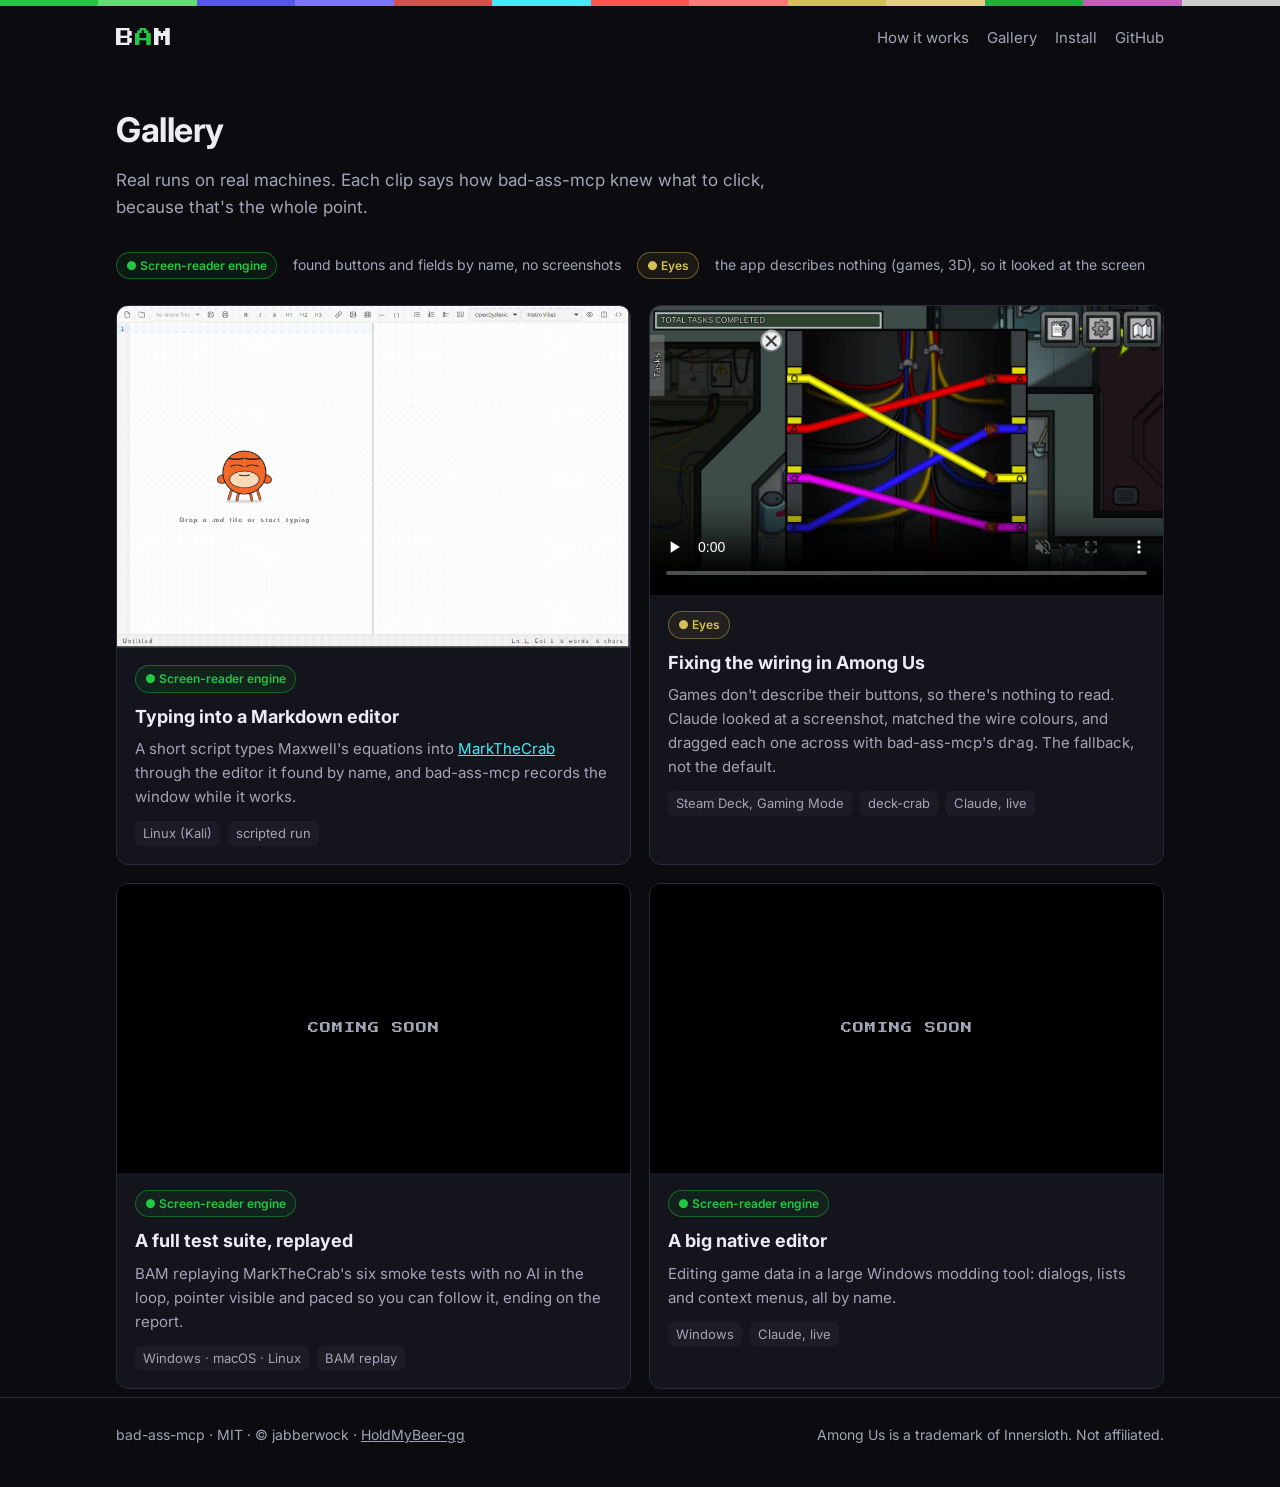
==== gallery/index.html @ 274c0da5 "Friendlier copy, gallery page, honest badges; new progress bar in the sample output Home: 'tested on" ====
<!doctype html>
<html lang="en">
<head>
<meta charset="utf-8">
<meta name="viewport" content="width=device-width, initial-scale=1">
<title>BAM gallery | bad-ass-mcp</title>
<meta name="description" content="Clips of bad-ass-mcp and BAM driving real desktop apps on Mac, Windows, Linux and the Steam Deck, each labelled with how it found what to click.">
<link rel="canonical" href="https://bam.holdmybeer.gg/gallery/">
<meta property="og:title" content="BAM gallery">
<meta property="og:description" content="bad-ass-mcp driving real desktop apps, labelled honestly: screen-reader engine first, eyes only when an app gives it nothing to read.">
<meta property="og:image" content="https://bam.holdmybeer.gg/media/among-us-wiring.jpg">
<link rel="icon" href="data:image/svg+xml,<svg xmlns='http://www.w3.org/2000/svg' viewBox='0 0 16 16'><rect width='16' height='16' fill='%23000'/><rect x='2' y='2' width='4' height='12' fill='%2321C842'/><rect x='6' y='2' width='4' height='12' fill='%235455ED'/><rect x='10' y='2' width='4' height='12' fill='%23FC5554'/></svg>">
<link rel="preconnect" href="https://fonts.googleapis.com">
<link rel="preconnect" href="https://fonts.gstatic.com" crossorigin>
<link href="https://fonts.googleapis.com/css2?family=Press+Start+2P&family=JetBrains+Mono:wght@400;600&family=Inter:wght@400;600;800&display=swap" rel="stylesheet">
<link rel="stylesheet" href="../style.css">
</head>
<body>
<div class="bar" aria-hidden="true">
  <span style="background:#21c842"></span><span style="background:#5edc78"></span><span style="background:#5455ed"></span><span style="background:#7d76fc"></span><span style="background:#d4524d"></span><span style="background:#42ebf5"></span><span style="background:#fc5554"></span><span style="background:#ff7978"></span><span style="background:#d4c154"></span><span style="background:#e6ce80"></span><span style="background:#21b03b"></span><span style="background:#c95bba"></span><span style="background:#cccccc"></span>
</div>
<div class="wrap">
  <nav>
    <a class="logo" href="../">B<b>A</b>M</a>
    <div class="links">
      <a href="../#how">How it works</a>
      <a href="./" aria-current="page">Gallery</a>
      <a href="../#install">Install</a>
      <a href="https://github.com/HoldMyBeer-gg/bad-ass-mcp">GitHub</a>
    </div>
  </nav>

  <section style="padding-top:32px">
    <h2>Gallery</h2>
    <p class="sub">Real runs on real machines. Each clip says how bad-ass-mcp knew what to click, because that's the whole point.</p>
    <div class="legend">
      <span class="badge tree">● Screen-reader engine</span> found buttons and fields by name, no screenshots
      <span class="badge vision">● Eyes</span> the app describes nothing (games, 3D), so it looked at the screen
    </div>

    <div class="gallery">
      <article class="clip">
        <div class="media"><img src="../media/markthecrab-demo.gif" alt="bad-ass-mcp typing into the MarkTheCrab Markdown editor" loading="lazy"></div>
        <div class="body">
          <span class="badge tree">● Screen-reader engine</span>
          <h3>Typing into a Markdown editor</h3>
          <p>A short script types Maxwell's equations into <a href="https://github.com/HoldMyBeer-gg/MarkTheCrab">MarkTheCrab</a> through the editor it found by name, and bad-ass-mcp records the window while it works.</p>
          <div class="meta"><span>Linux (Kali)</span><span>scripted run</span></div>
        </div>
      </article>

      <article class="clip">
        <div class="media"><video src="../media/among-us-wiring.mp4" poster="../media/among-us-wiring.jpg" muted loop playsinline controls preload="none" aria-label="Claude solving the Among Us Fix Wiring task"></video></div>
        <div class="body">
          <span class="badge vision">● Eyes</span>
          <h3>Fixing the wiring in Among Us</h3>
          <p>Games don't describe their buttons, so there's nothing to read. Claude looked at a screenshot, matched the wire colours, and dragged each one across with bad-ass-mcp's <code>drag</code>. The fallback, not the default.</p>
          <div class="meta"><span>Steam Deck, Gaming Mode</span><span>deck-crab</span><span>Claude, live</span></div>
        </div>
      </article>

      <article class="clip">
        <div class="media empty">COMING SOON</div>
        <div class="body">
          <span class="badge tree">● Screen-reader engine</span>
          <h3>A full test suite, replayed</h3>
          <p>BAM replaying MarkTheCrab's six smoke tests with no AI in the loop, pointer visible and paced so you can follow it, ending on the report.</p>
          <div class="meta"><span>Windows · macOS · Linux</span><span>BAM replay</span></div>
        </div>
      </article>

      <article class="clip">
        <div class="media empty">COMING SOON</div>
        <div class="body">
          <span class="badge tree">● Screen-reader engine</span>
          <h3>A big native editor</h3>
          <p>Editing game data in a large Windows modding tool: dialogs, lists and context menus, all by name.</p>
          <div class="meta"><span>Windows</span><span>Claude, live</span></div>
        </div>
      </article>
    </div>
  </section>
</div>
<footer>
  <div class="wrap">
    <span>bad-ass-mcp · MIT · © jabberwock · <a href="https://github.com/HoldMyBeer-gg">HoldMyBeer-gg</a></span>
    <span>Among Us is a trademark of Innersloth. Not affiliated.</span>
  </div>
</footer>
</body>
</html>
---- style.css ----
:root {
  /* TMS9928A, the Coleco Adam's palette */
  --black: #0b0b10;
  --panel: #14141c;
  --panel-2: #1c1c27;
  --line: #2a2a38;
  --text: #ececf2;
  --muted: #a4a4b6;
  --green: #21c842;
  --lgreen: #5edc78;
  --blue: #5455ed;
  --lblue: #7d76fc;
  --red: #fc5554;
  --lred: #ff7978;
  --cyan: #42ebf5;
  --yellow: #d4c154;
  --magenta: #c95bba;
  --gutter: 16px;
}
* { box-sizing: border-box; }
html { color-scheme: dark; }
body {
  margin: 0;
  background: var(--black);
  color: var(--text);
  font: 17px/1.6 Inter, system-ui, -apple-system, "Segoe UI", sans-serif;
  -webkit-font-smoothing: antialiased;
}
a { color: var(--cyan); }
code, pre { font-family: "JetBrains Mono", ui-monospace, Menlo, monospace; }
.wrap { max-width: 1080px; margin: 0 auto; padding: 0 var(--gutter); }
.bar { display: flex; height: 6px; }
.bar span { flex: 1; }
nav { display: flex; align-items: center; justify-content: space-between; padding: 18px 0; gap: 12px; flex-wrap: wrap; }
@media (max-width: 520px) { nav .links a[href^='#'] { display: none; } }
.logo { font-family: "Press Start 2P", monospace; font-size: 18px; color: var(--text); text-decoration: none; letter-spacing: 1px; }
.logo b { color: var(--green); font-weight: 400; }
nav .links { display: flex; gap: 18px; font-size: 15px; flex-wrap: wrap; }
nav .links a { color: var(--muted); text-decoration: none; }
nav .links a:hover { color: var(--text); }

.hero > *, .split > *, .steps > *, .grid4 > *, .why > * { min-width: 0; }
.hero { padding: 40px 0 24px; display: grid; gap: 36px; grid-template-columns: 1fr; }
@media (min-width: 900px) { .hero { grid-template-columns: 5fr 6fr; align-items: center; padding-top: 56px; } }
.kicker { font-family: "Press Start 2P", monospace; font-size: 11px; color: var(--yellow); letter-spacing: 1px; margin: 0 0 18px; line-height: 1.8; }
h1 { font-size: clamp(36px, 6vw, 56px); line-height: 1.05; margin: 0 0 18px; font-weight: 800; letter-spacing: -1px; }
h1 em { font-style: normal; color: var(--green); }
.lede { color: var(--muted); font-size: 19px; margin: 0 0 26px; }
.cta { display: flex; gap: 12px; flex-wrap: wrap; }
.btn { display: inline-flex; align-items: center; gap: 8px; padding: 12px 18px; border-radius: 6px; font-weight: 600; text-decoration: none; font-size: 16px; }
.btn.primary { background: var(--green); color: #031a08; }
.btn.primary:hover { background: var(--lgreen); }
.btn.ghost { border: 1px solid var(--line); color: var(--text); background: var(--panel); }
.btn.ghost:hover { border-color: var(--lblue); }
.install-line { margin-top: 18px; font-size: 14px; color: var(--muted); }
.install-line code { color: var(--text); background: var(--panel); padding: 3px 8px; border-radius: 4px; border: 1px solid var(--line); }

figure { margin: 0; }
.video { border: 1px solid var(--line); border-radius: 10px; overflow: hidden; background: #000; box-shadow: 0 0 0 4px var(--panel), 0 20px 60px rgba(0,0,0,.6); }
.video video, .video img { display: block; width: 100%; height: auto; }
figcaption { font-size: 14px; color: var(--muted); margin-top: 12px; }
figcaption strong { color: var(--text); }

section { padding: 64px 0 8px; }
h2 { font-size: clamp(26px, 4vw, 34px); margin: 0 0 10px; letter-spacing: -.5px; }
h2 .n { font-family: "Press Start 2P", monospace; font-size: 14px; color: var(--green); margin-right: 10px; vertical-align: middle; }
.sub { color: var(--muted); margin: 0 0 30px; max-width: 720px; }

.steps { display: grid; gap: 16px; grid-template-columns: 1fr; }
@media (min-width: 760px) { .steps { grid-template-columns: repeat(3, 1fr); } }
.step { background: var(--panel); border: 1px solid var(--line); border-radius: 10px; padding: 22px; position: relative; overflow: hidden; }
.step::before { content: ""; position: absolute; inset: 0 0 auto 0; height: 4px; background: var(--c); }
.step h3 { margin: 4px 0 8px; font-size: 19px; }
.step p { margin: 0; color: var(--muted); font-size: 15.5px; }
.step .tag { font-family: "Press Start 2P", monospace; font-size: 10px; color: var(--c); }
.cost { margin-top: 10px; font-size: 14px; color: var(--text); }

.split { display: grid; gap: 22px; grid-template-columns: 1fr; }
@media (min-width: 900px) { .split { grid-template-columns: 1fr 1fr; align-items: start; } }
pre { background: var(--panel); border: 1px solid var(--line); border-radius: 10px; padding: 18px; overflow-x: auto; font-size: 13.5px; line-height: 1.55; margin: 0; }
.k { color: var(--lblue); } .s { color: var(--lgreen); } .c { color: #6f6f86; } .p { color: var(--yellow); }
.term { background: #050507; }
.term .ok { color: var(--green); } .term .bad { color: var(--red); }
.term .prog { letter-spacing: -1px; }

.report-card { background: var(--panel); border: 1px solid var(--line); border-radius: 10px; padding: 22px; }
.report-card h3 { margin: 0 0 8px; }
.report-card p { color: var(--muted); margin: 0 0 16px; font-size: 15.5px; }

.grid4 { display: grid; gap: 14px; grid-template-columns: 1fr; }
@media (min-width: 640px) { .grid4 { grid-template-columns: 1fr 1fr; } }
@media (min-width: 980px) { .grid4 { grid-template-columns: repeat(4, 1fr); } }
.tile { background: var(--panel); border: 1px solid var(--line); border-radius: 10px; padding: 18px; }
.tile h3 { margin: 0 0 6px; font-size: 17px; }
.tile p { margin: 0; color: var(--muted); font-size: 14.5px; }
.tile .api { font-family: "JetBrains Mono", monospace; font-size: 12.5px; color: var(--cyan); display: block; margin-bottom: 8px; }

.why { display: grid; gap: 14px; grid-template-columns: 1fr; }
@media (min-width: 760px) { .why { grid-template-columns: 1fr 1fr; } }
.why .tile h3 { color: var(--text); }
.why .tile h3::before { content: "■ "; color: var(--c, var(--green)); }

.tabs { display: flex; gap: 6px; flex-wrap: wrap; margin-bottom: 10px; }
.tabs button { font: 600 14px Inter, system-ui, sans-serif; color: var(--muted); background: var(--panel); border: 1px solid var(--line); border-radius: 6px; padding: 8px 14px; cursor: pointer; }
.tabs button[aria-selected="true"] { color: var(--black); background: var(--green); border-color: var(--green); }
.tabpanel[hidden] { display: none; }

.gifrow img { width: 100%; height: auto; border-radius: 10px; border: 1px solid var(--line); display: block; }

.star { text-align: center; padding: 72px 0 40px; }
.star h2 { margin-bottom: 14px; }
.star p { color: var(--muted); margin: 0 auto 26px; max-width: 560px; }
footer { border-top: 1px solid var(--line); padding: 26px 0 40px; color: var(--muted); font-size: 14px; }
footer .wrap { display: flex; justify-content: space-between; gap: 12px; flex-wrap: wrap; }
footer a { color: var(--muted); }

/* ── additions: friendlier copy, gallery ── */
.small-tech { font-size: 13px; color: var(--muted); margin-top: 8px; }
.small-tech code { font-size: 12px; }
.badge { display: inline-flex; align-items: center; gap: 6px; font-size: 12px; font-weight: 600; padding: 3px 9px; border-radius: 999px; border: 1px solid var(--line); }
.badge.tree { color: var(--green); border-color: rgba(33,200,66,.4); background: rgba(33,200,66,.08); }
.badge.vision { color: var(--yellow); border-color: rgba(212,193,84,.4); background: rgba(212,193,84,.08); }
.badge.soon { color: var(--muted); }
.gallery { display: grid; gap: 18px; grid-template-columns: 1fr; }
@media (min-width: 860px) { .gallery { grid-template-columns: 1fr 1fr; } }
.clip { background: var(--panel); border: 1px solid var(--line); border-radius: 12px; overflow: hidden; display: flex; flex-direction: column; min-width: 0; }
.clip .media { background: #000; aspect-ratio: 16 / 9; display: flex; align-items: center; justify-content: center; }
.clip .media video, .clip .media img { width: 100%; height: 100%; object-fit: contain; display: block; }
.clip .media.empty { color: var(--muted); font-family: "Press Start 2P", monospace; font-size: 11px; letter-spacing: 1px; }
.clip .body { padding: 16px 18px 18px; }
.clip h3 { margin: 10px 0 6px; font-size: 18px; }
.clip p { margin: 0; color: var(--muted); font-size: 15px; }
.clip .meta { display: flex; gap: 8px; flex-wrap: wrap; margin-top: 12px; font-size: 13px; color: var(--muted); }
.clip .meta span { background: var(--panel-2); border-radius: 6px; padding: 2px 8px; }
.legend { display: flex; gap: 16px; flex-wrap: wrap; margin: 0 0 26px; color: var(--muted); font-size: 14px; align-items: center; }
.nicely { display: grid; gap: 14px; grid-template-columns: 1fr; }
@media (min-width: 760px) { .nicely { grid-template-columns: 1fr 1fr; } }
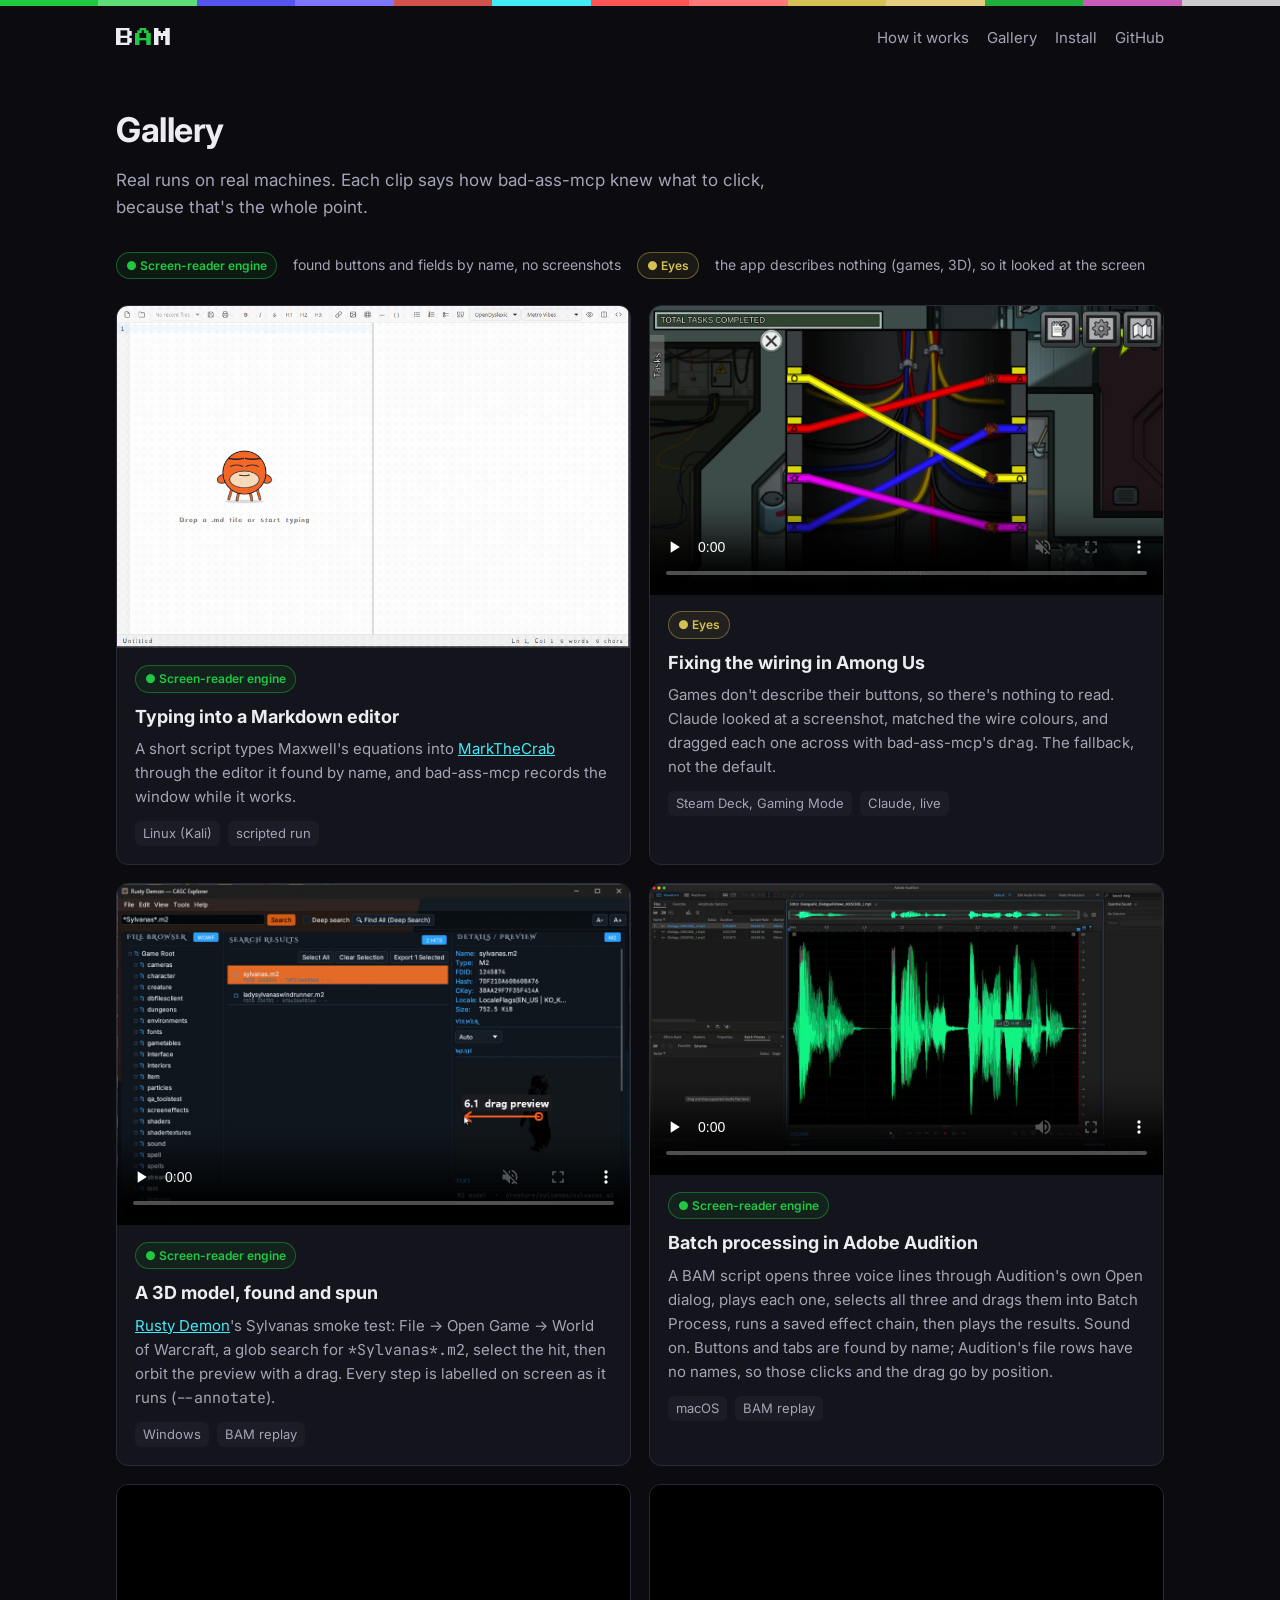
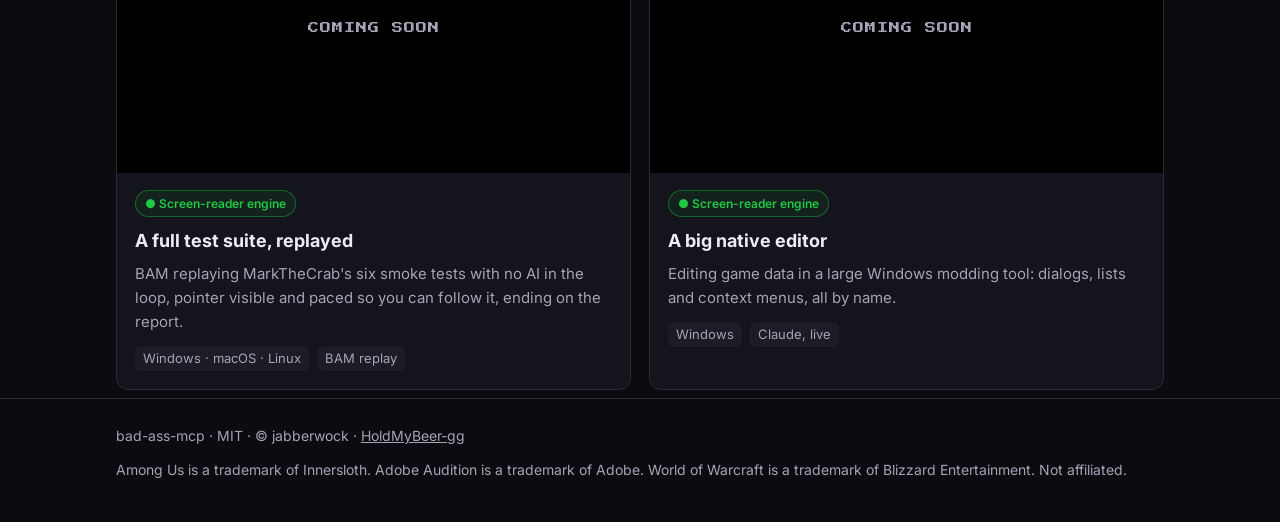
==== commit b2913a86: "Gallery: Rusty Demon Sylvanas spin (annotated) and Audition batch demo Two BAM replay clips: Rusty D" ====
--- a/gallery/index.html
+++ b/gallery/index.html
@@ -55,7 +55,27 @@
           <span class="badge vision">● Eyes</span>
           <h3>Fixing the wiring in Among Us</h3>
           <p>Games don't describe their buttons, so there's nothing to read. Claude looked at a screenshot, matched the wire colours, and dragged each one across with bad-ass-mcp's <code>drag</code>. The fallback, not the default.</p>
-          <div class="meta"><span>Steam Deck, Gaming Mode</span><span>deck-crab</span><span>Claude, live</span></div>
+          <div class="meta"><span>Steam Deck, Gaming Mode</span><span>Claude, live</span></div>
+        </div>
+      </article>
+
+      <article class="clip">
+        <div class="media"><video src="../media/rustydemon-sylvanas-spin.mp4" poster="../media/rustydemon-sylvanas-spin.jpg" muted loop playsinline controls preload="none" aria-label="BAM opening World of Warcraft in Rusty Demon, searching for Sylvanas, and orbiting her 3D model, with each step labelled on screen"></video></div>
+        <div class="body">
+          <span class="badge tree">● Screen-reader engine</span>
+          <h3>A 3D model, found and spun</h3>
+          <p><a href="https://github.com/HoldMyBeer-gg/rustydemon">Rusty Demon</a>'s Sylvanas smoke test: File → Open Game → World of Warcraft, a glob search for <code>*Sylvanas*.m2</code>, select the hit, then orbit the preview with a drag. Every step is labelled on screen as it runs (<code>--annotate</code>).</p>
+          <div class="meta"><span>Windows</span><span>BAM replay</span></div>
+        </div>
+      </article>
+
+      <article class="clip">
+        <div class="media"><video src="../media/audition-batch.mp4" poster="../media/audition-batch.jpg" playsinline controls preload="none" aria-label="BAM opening three voice lines in Adobe Audition, batch processing them, and playing each before and after"></video></div>
+        <div class="body">
+          <span class="badge tree">● Screen-reader engine</span>
+          <h3>Batch processing in Adobe Audition</h3>
+          <p>A BAM script opens three voice lines through Audition's own Open dialog, plays each one, selects all three and drags them into Batch Process, runs a saved effect chain, then plays the results. Sound on. Buttons and tabs are found by name; Audition's file rows have no names, so those clicks and the drag go by position.</p>
+          <div class="meta"><span>macOS</span><span>BAM replay</span></div>
         </div>
       </article>
 
@@ -84,7 +104,7 @@
 <footer>
   <div class="wrap">
     <span>bad-ass-mcp · MIT · © jabberwock · <a href="https://github.com/HoldMyBeer-gg">HoldMyBeer-gg</a></span>
-    <span>Among Us is a trademark of Innersloth. Not affiliated.</span>
+    <span>Among Us is a trademark of Innersloth. Adobe Audition is a trademark of Adobe. World of Warcraft is a trademark of Blizzard Entertainment. Not affiliated.</span>
   </div>
 </footer>
 </body>
